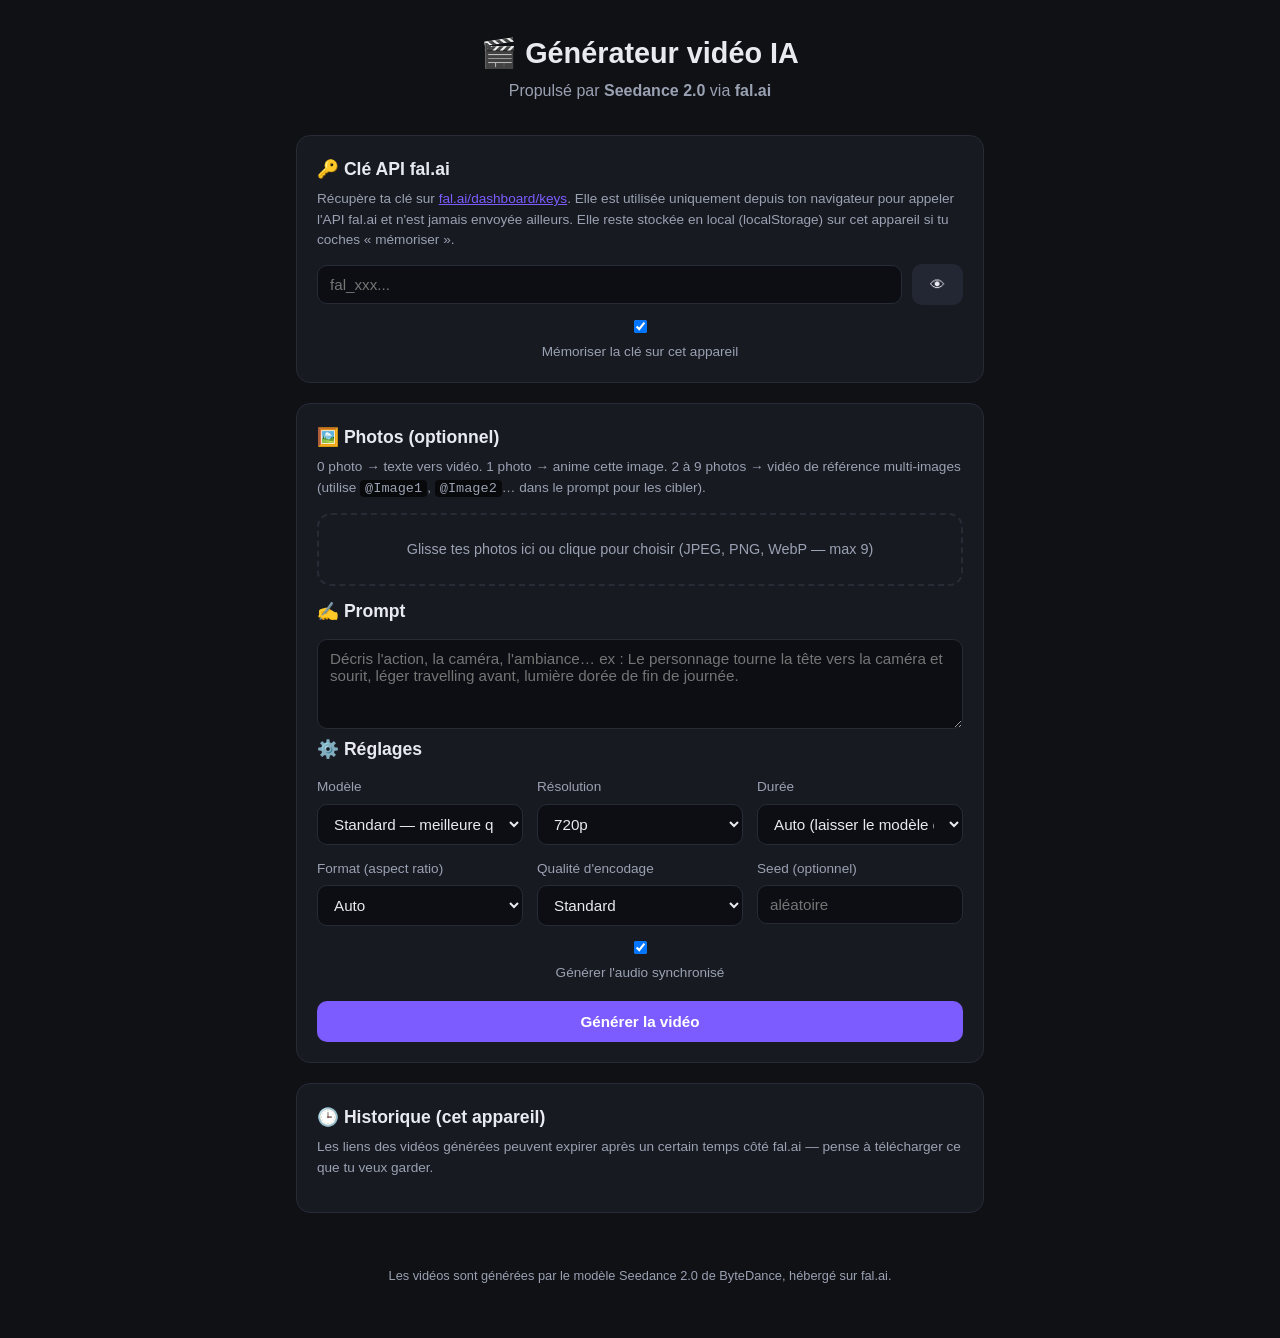
==== video-generator/index.html @ f9afdad0 "Add AI video generator app (Seedance 2.0 via fal.ai) Standalone static app in video-generator/: uplo" ====
<!DOCTYPE html>
<html lang="fr">
<head>
  <meta charset="UTF-8">
  <title>🎬 Générateur vidéo IA — Seedance 2.0</title>
  <meta name="viewport" content="width=device-width, initial-scale=1">
  <meta name="description" content="Génère des vidéos IA à partir de photos et d'un prompt avec Seedance 2.0 (fal.ai).">
  <meta name="theme-color" content="#0f1115">
  <link rel="stylesheet" href="style.css">
  <link rel="preconnect" href="https://fal.run">
  <link rel="preconnect" href="https://queue.fal.run">
</head>
<body>

<header>
  <h1>🎬 Générateur vidéo IA</h1>
  <p class="subtitle">Propulsé par <strong>Seedance 2.0</strong> via <strong>fal.ai</strong></p>
</header>

<main>

  <!-- ======================
       CLÉ API
  ====================== -->
  <section class="card">
    <h2>🔑 Clé API fal.ai</h2>
    <p class="hint">
      Récupère ta clé sur <a href="https://fal.ai/dashboard/keys" target="_blank" rel="noopener">fal.ai/dashboard/keys</a>.
      Elle est utilisée uniquement depuis ton navigateur pour appeler l'API fal.ai et n'est jamais envoyée ailleurs.
      Elle reste stockée en local (localStorage) sur cet appareil si tu coches « mémoriser ».
    </p>
    <div class="row">
      <input type="password" id="apiKey" placeholder="fal_xxx..." autocomplete="off">
      <button type="button" id="toggleKeyVisibility" class="btn-secondary" title="Afficher/masquer">👁</button>
    </div>
    <label class="checkbox">
      <input type="checkbox" id="rememberKey" checked>
      Mémoriser la clé sur cet appareil
    </label>
  </section>

  <!-- ======================
       FORMULAIRE DE GÉNÉRATION
  ====================== -->
  <section class="card">
    <h2>🖼️ Photos (optionnel)</h2>
    <p class="hint">0 photo → texte vers vidéo. 1 photo → anime cette image. 2 à 9 photos → vidéo de référence multi-images (utilise <code>@Image1</code>, <code>@Image2</code>… dans le prompt pour les cibler).</p>

    <div id="dropzone" class="dropzone">
      <span>Glisse tes photos ici ou clique pour choisir (JPEG, PNG, WebP — max 9)</span>
      <input type="file" id="fileInput" accept="image/png,image/jpeg,image/webp" multiple hidden>
    </div>
    <div id="thumbs" class="thumbs"></div>

    <h2>✍️ Prompt</h2>
    <textarea id="prompt" rows="4" placeholder="Décris l'action, la caméra, l'ambiance… ex : Le personnage tourne la tête vers la caméra et sourit, léger travelling avant, lumière dorée de fin de journée."></textarea>

    <h2>⚙️ Réglages</h2>
    <div class="grid">
      <label>
        Modèle
        <select id="tier">
          <option value="fast">Rapide (fast) — moins cher, plus rapide</option>
          <option value="standard" selected>Standard — meilleure qualité</option>
        </select>
      </label>

      <label>
        Résolution
        <select id="resolution">
          <option value="480p">480p</option>
          <option value="720p" selected>720p</option>
        </select>
      </label>

      <label>
        Durée
        <select id="duration">
          <option value="auto" selected>Auto (laisser le modèle décider)</option>
          <option value="4">4 s</option>
          <option value="5">5 s</option>
          <option value="6">6 s</option>
          <option value="7">7 s</option>
          <option value="8">8 s</option>
          <option value="9">9 s</option>
          <option value="10">10 s</option>
          <option value="11">11 s</option>
          <option value="12">12 s</option>
          <option value="13">13 s</option>
          <option value="14">14 s</option>
          <option value="15">15 s</option>
        </select>
      </label>

      <label>
        Format (aspect ratio)
        <select id="aspectRatio">
          <option value="auto" selected>Auto</option>
          <option value="16:9">16:9 (paysage)</option>
          <option value="9:16">9:16 (portrait)</option>
          <option value="1:1">1:1 (carré)</option>
          <option value="4:3">4:3</option>
          <option value="3:4">3:4</option>
          <option value="21:9">21:9 (cinéma ultra-large)</option>
        </select>
      </label>

      <label>
        Qualité d'encodage
        <select id="bitrateMode">
          <option value="standard" selected>Standard</option>
          <option value="high">Haute qualité (fichier plus lourd)</option>
        </select>
      </label>

      <label>
        Seed (optionnel)
        <input type="number" id="seed" placeholder="aléatoire">
      </label>
    </div>

    <label class="checkbox">
      <input type="checkbox" id="generateAudio" checked>
      Générer l'audio synchronisé
    </label>

    <button type="button" id="generateBtn" class="btn-primary">Générer la vidéo</button>

    <div id="status" class="status" hidden></div>
  </section>

  <!-- ======================
       RÉSULTAT
  ====================== -->
  <section class="card" id="resultCard" hidden>
    <h2>✅ Résultat</h2>
    <video id="resultVideo" controls playsinline></video>
    <div class="row">
      <button type="button" id="downloadBtn" class="btn-primary">⬇️ Télécharger le fichier</button>
      <a id="openBtn" class="btn-secondary" target="_blank" rel="noopener">Ouvrir dans un nouvel onglet</a>
    </div>
  </section>

  <!-- ======================
       HISTORIQUE
  ====================== -->
  <section class="card">
    <h2>🕒 Historique (cet appareil)</h2>
    <p class="hint">Les liens des vidéos générées peuvent expirer après un certain temps côté fal.ai — pense à télécharger ce que tu veux garder.</p>
    <div id="history" class="history"></div>
  </section>

</main>

<footer>
  <p>Les vidéos sont générées par le modèle Seedance 2.0 de ByteDance, hébergé sur fal.ai.</p>
</footer>

<script type="module" src="app.js"></script>
</body>
</html>
---- video-generator/style.css ----
:root {
  --bg: #0f1115;
  --card: #171a21;
  --card-border: #262b36;
  --text: #e8eaf0;
  --text-dim: #9aa1b2;
  --accent: #7c5cff;
  --accent-hover: #9077ff;
  --danger: #ff5c5c;
  --success: #3ddc84;
  --radius: 14px;
}

* {
  box-sizing: border-box;
}

body {
  margin: 0;
  background: var(--bg);
  color: var(--text);
  font-family: -apple-system, BlinkMacSystemFont, "Segoe UI", Roboto, Helvetica, Arial, sans-serif;
  line-height: 1.5;
}

header {
  text-align: center;
  padding: 32px 16px 16px;
}

header h1 {
  margin: 0 0 4px;
  font-size: 1.8rem;
}

.subtitle {
  color: var(--text-dim);
  margin: 0;
}

main {
  max-width: 720px;
  margin: 0 auto;
  padding: 16px;
  display: flex;
  flex-direction: column;
  gap: 20px;
}

.card {
  background: var(--card);
  border: 1px solid var(--card-border);
  border-radius: var(--radius);
  padding: 20px;
}

.card h2 {
  margin-top: 0;
  font-size: 1.1rem;
}

.hint {
  color: var(--text-dim);
  font-size: 0.85rem;
  margin-top: -8px;
}

.hint a {
  color: var(--accent);
}

.hint code {
  background: #000000aa;
  padding: 1px 5px;
  border-radius: 4px;
}

input[type="text"],
input[type="password"],
input[type="number"],
textarea,
select {
  width: 100%;
  background: #0c0e13;
  border: 1px solid var(--card-border);
  color: var(--text);
  border-radius: 10px;
  padding: 10px 12px;
  font-size: 0.95rem;
  font-family: inherit;
}

textarea {
  resize: vertical;
}

.row {
  display: flex;
  gap: 10px;
  align-items: center;
  margin-top: 8px;
}

.row input {
  flex: 1;
}

.checkbox {
  display: flex;
  align-items: center;
  gap: 8px;
  margin-top: 12px;
  font-size: 0.9rem;
  color: var(--text-dim);
}

.checkbox input {
  width: auto;
}

.grid {
  display: grid;
  grid-template-columns: repeat(auto-fit, minmax(200px, 1fr));
  gap: 14px;
  margin-top: 10px;
}

.grid label,
main > .card > label {
  display: flex;
  flex-direction: column;
  gap: 6px;
  font-size: 0.85rem;
  color: var(--text-dim);
}

.dropzone {
  border: 2px dashed var(--card-border);
  border-radius: var(--radius);
  padding: 24px;
  text-align: center;
  color: var(--text-dim);
  cursor: pointer;
  transition: border-color 0.15s, background 0.15s;
  font-size: 0.9rem;
}

.dropzone.dragover {
  border-color: var(--accent);
  background: #7c5cff11;
}

.thumbs {
  display: flex;
  flex-wrap: wrap;
  gap: 10px;
  margin-top: 12px;
}

.thumb {
  position: relative;
  width: 84px;
  height: 84px;
  border-radius: 10px;
  overflow: hidden;
  border: 1px solid var(--card-border);
}

.thumb img {
  width: 100%;
  height: 100%;
  object-fit: cover;
  display: block;
}

.thumb .remove {
  position: absolute;
  top: 2px;
  right: 2px;
  background: #000000cc;
  color: #fff;
  border: none;
  border-radius: 50%;
  width: 20px;
  height: 20px;
  cursor: pointer;
  font-size: 0.75rem;
  line-height: 20px;
  padding: 0;
}

.thumb .badge {
  position: absolute;
  bottom: 2px;
  left: 2px;
  background: #000000cc;
  color: #fff;
  border-radius: 5px;
  font-size: 0.65rem;
  padding: 1px 5px;
}

button {
  font-family: inherit;
  cursor: pointer;
  border: none;
  border-radius: 10px;
  font-size: 0.95rem;
  padding: 12px 18px;
}

.btn-primary {
  background: var(--accent);
  color: #fff;
  width: 100%;
  margin-top: 18px;
  font-weight: 600;
}

.btn-primary:hover:not(:disabled) {
  background: var(--accent-hover);
}

.btn-primary:disabled {
  opacity: 0.6;
  cursor: not-allowed;
}

.btn-secondary {
  background: #232733;
  color: var(--text);
  text-decoration: none;
  display: inline-flex;
  align-items: center;
  justify-content: center;
}

.btn-secondary:hover {
  background: #2c313f;
}

.status {
  margin-top: 14px;
  padding: 12px;
  border-radius: 10px;
  background: #0c0e13;
  font-size: 0.85rem;
  color: var(--text-dim);
  white-space: pre-wrap;
}

.status.error {
  color: var(--danger);
  border: 1px solid #ff5c5c44;
}

.status.success {
  color: var(--success);
}

#resultVideo {
  width: 100%;
  border-radius: 10px;
  background: #000;
}

.history {
  display: flex;
  flex-direction: column;
  gap: 10px;
}

.history-item {
  border: 1px solid var(--card-border);
  border-radius: 10px;
  padding: 10px;
  font-size: 0.85rem;
}

.history-item video {
  width: 100%;
  border-radius: 8px;
  margin-top: 8px;
  background: #000;
}

.history-item .meta {
  display: flex;
  justify-content: space-between;
  color: var(--text-dim);
  font-size: 0.75rem;
  margin-top: 6px;
}

.history-empty {
  color: var(--text-dim);
  font-size: 0.85rem;
}

footer {
  text-align: center;
  color: var(--text-dim);
  font-size: 0.8rem;
  padding: 24px 16px 40px;
}
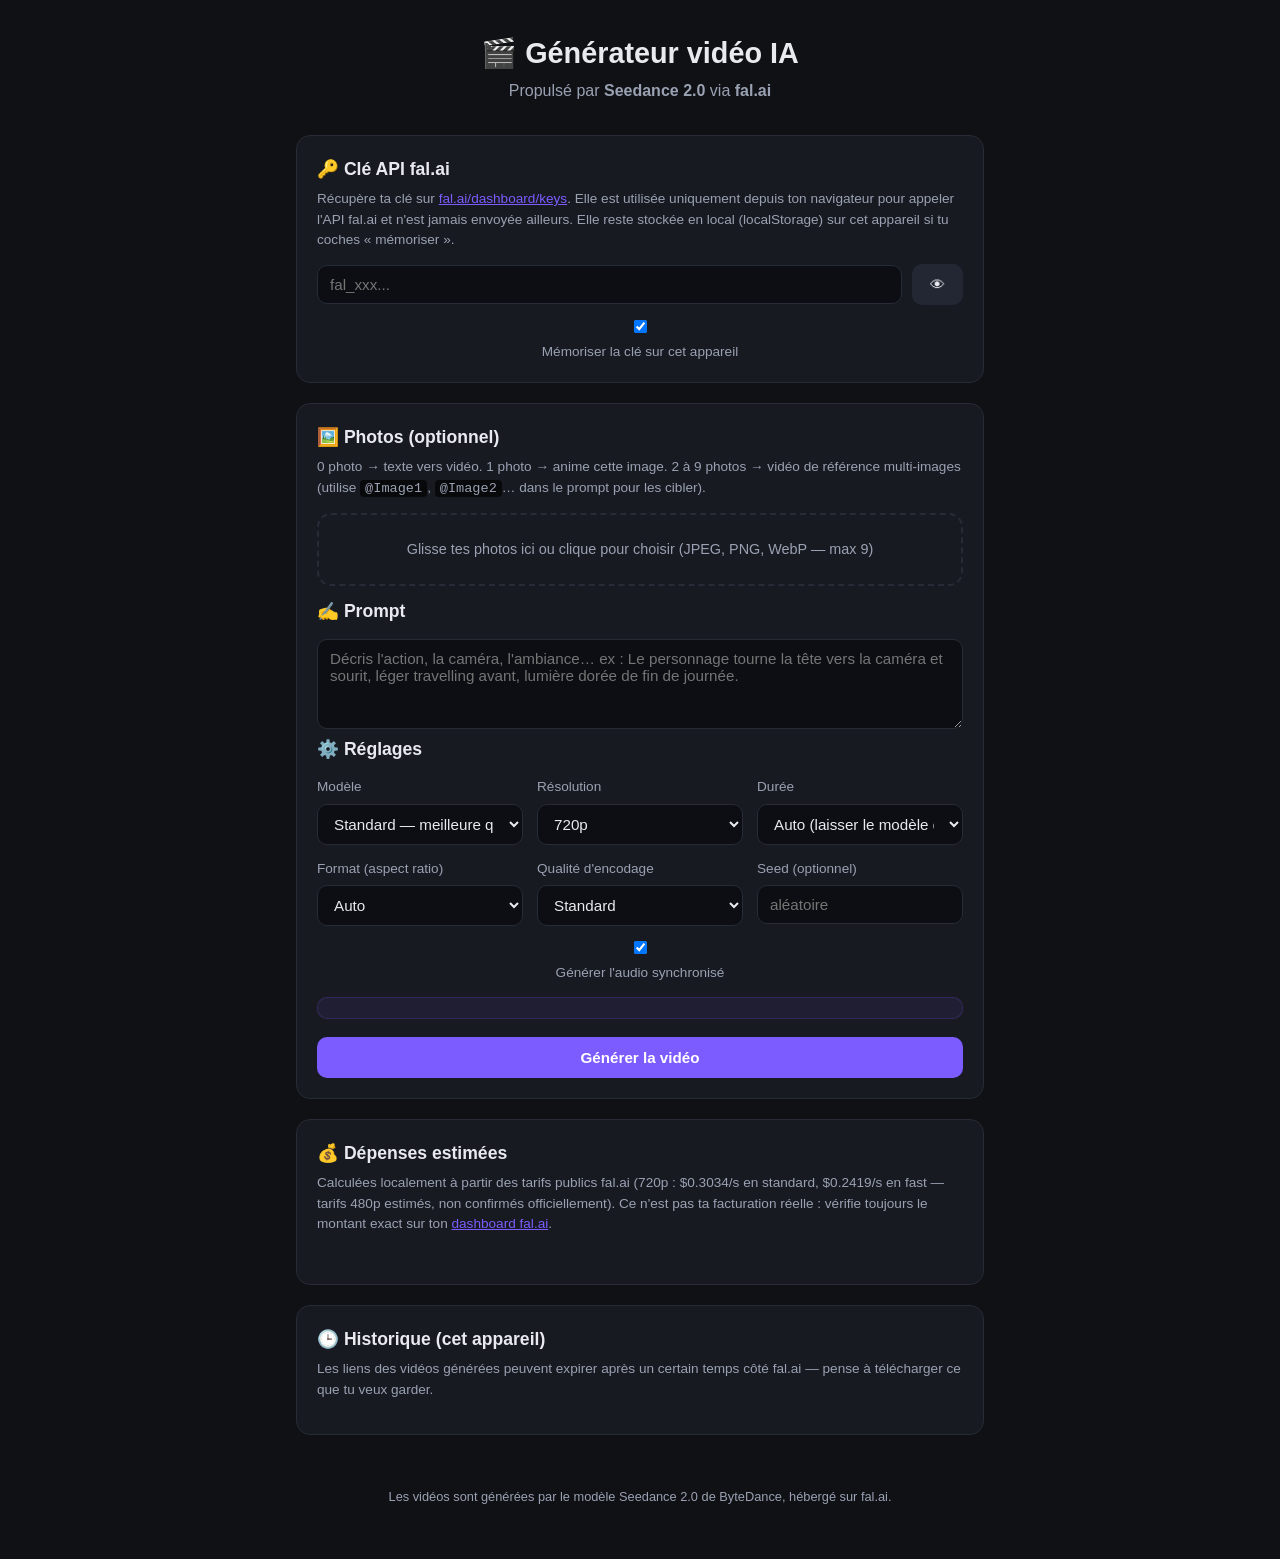
==== commit 2db6334e: "Add cost estimator and monthly spend tracking Show a live estimated cost before generating (based on" ====
--- a/video-generator/index.html
+++ b/video-generator/index.html
@@ -124,9 +124,26 @@
       Générer l'audio synchronisé
     </label>
 
+    <div id="costEstimate" class="cost-estimate"></div>
+
     <button type="button" id="generateBtn" class="btn-primary">Générer la vidéo</button>
 
     <div id="status" class="status" hidden></div>
+  </section>
+
+  <!-- ======================
+       DÉPENSES
+  ====================== -->
+  <section class="card">
+    <h2>💰 Dépenses estimées</h2>
+    <p class="hint">
+      Calculées localement à partir des tarifs publics fal.ai (720p : $0.3034/s en standard,
+      $0.2419/s en fast — tarifs 480p estimés, non confirmés officiellement). Ce n'est pas ta
+      facturation réelle : vérifie toujours le montant exact sur ton
+      <a href="https://fal.ai/dashboard/billing" target="_blank" rel="noopener">dashboard fal.ai</a>.
+    </p>
+    <div id="spendSummary" class="spend-summary"></div>
+    <div id="spendMonths" class="spend-months"></div>
   </section>
 
   <!-- ======================
--- a/video-generator/style.css
+++ b/video-generator/style.css
@@ -297,6 +297,77 @@
   font-size: 0.85rem;
 }
 
+.cost-estimate {
+  margin-top: 14px;
+  padding: 10px 12px;
+  border-radius: 10px;
+  background: #7c5cff14;
+  border: 1px solid #7c5cff33;
+  font-size: 0.9rem;
+  color: var(--text);
+}
+
+.cost-estimate .amount {
+  font-weight: 700;
+  color: var(--accent-hover);
+}
+
+.spend-summary {
+  display: flex;
+  gap: 14px;
+  flex-wrap: wrap;
+}
+
+.spend-tile {
+  background: #0c0e13;
+  border: 1px solid var(--card-border);
+  border-radius: 10px;
+  padding: 12px 16px;
+  min-width: 140px;
+}
+
+.spend-tile .label {
+  color: var(--text-dim);
+  font-size: 0.75rem;
+  text-transform: uppercase;
+  letter-spacing: 0.03em;
+}
+
+.spend-tile .value {
+  font-size: 1.4rem;
+  font-weight: 700;
+  margin-top: 4px;
+}
+
+.spend-months {
+  margin-top: 16px;
+  display: flex;
+  flex-direction: column;
+  gap: 8px;
+}
+
+.spend-month-row {
+  display: grid;
+  grid-template-columns: 90px 1fr 70px;
+  align-items: center;
+  gap: 10px;
+  font-size: 0.8rem;
+  color: var(--text-dim);
+}
+
+.spend-bar-track {
+  background: #0c0e13;
+  border-radius: 6px;
+  height: 10px;
+  overflow: hidden;
+}
+
+.spend-bar-fill {
+  background: var(--accent);
+  height: 100%;
+  border-radius: 6px;
+}
+
 footer {
   text-align: center;
   color: var(--text-dim);
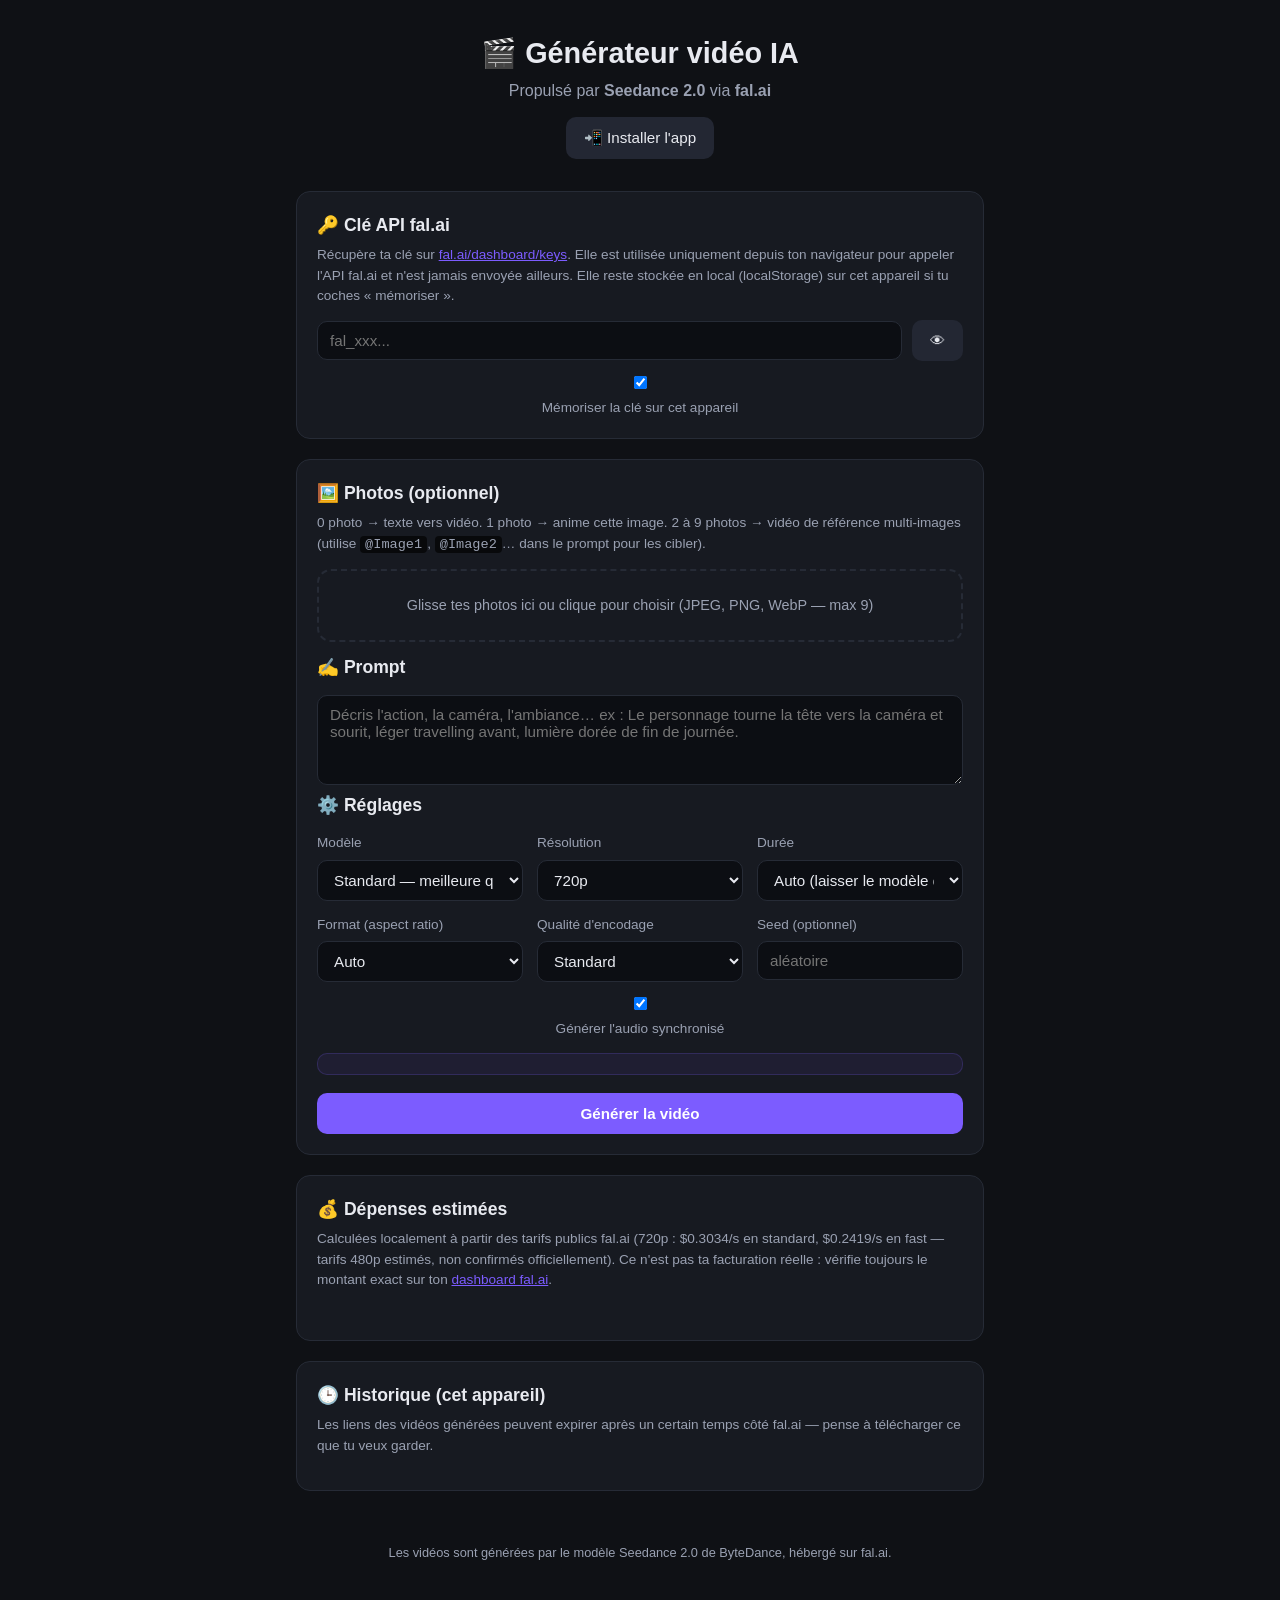
==== commit 97c32702: "Make video-generator installable as a PWA Add manifest, generated icons, and a service worker (app-s" ====
--- a/video-generator/index.html
+++ b/video-generator/index.html
@@ -6,6 +6,9 @@
   <meta name="viewport" content="width=device-width, initial-scale=1">
   <meta name="description" content="Génère des vidéos IA à partir de photos et d'un prompt avec Seedance 2.0 (fal.ai).">
   <meta name="theme-color" content="#0f1115">
+  <link rel="manifest" href="manifest.json">
+  <link rel="icon" href="icons/icon-192.png">
+  <link rel="apple-touch-icon" href="icons/icon-192.png">
   <link rel="stylesheet" href="style.css">
   <link rel="preconnect" href="https://fal.run">
   <link rel="preconnect" href="https://queue.fal.run">
@@ -15,6 +18,7 @@
 <header>
   <h1>🎬 Générateur vidéo IA</h1>
   <p class="subtitle">Propulsé par <strong>Seedance 2.0</strong> via <strong>fal.ai</strong></p>
+  <button type="button" id="installBtn" class="btn-secondary install-btn" hidden>📲 Installer l'app</button>
 </header>
 
 <main>
--- a/video-generator/style.css
+++ b/video-generator/style.css
@@ -36,6 +36,10 @@
 .subtitle {
   color: var(--text-dim);
   margin: 0;
+}
+
+.install-btn {
+  margin-top: 14px;
 }
 
 main {
